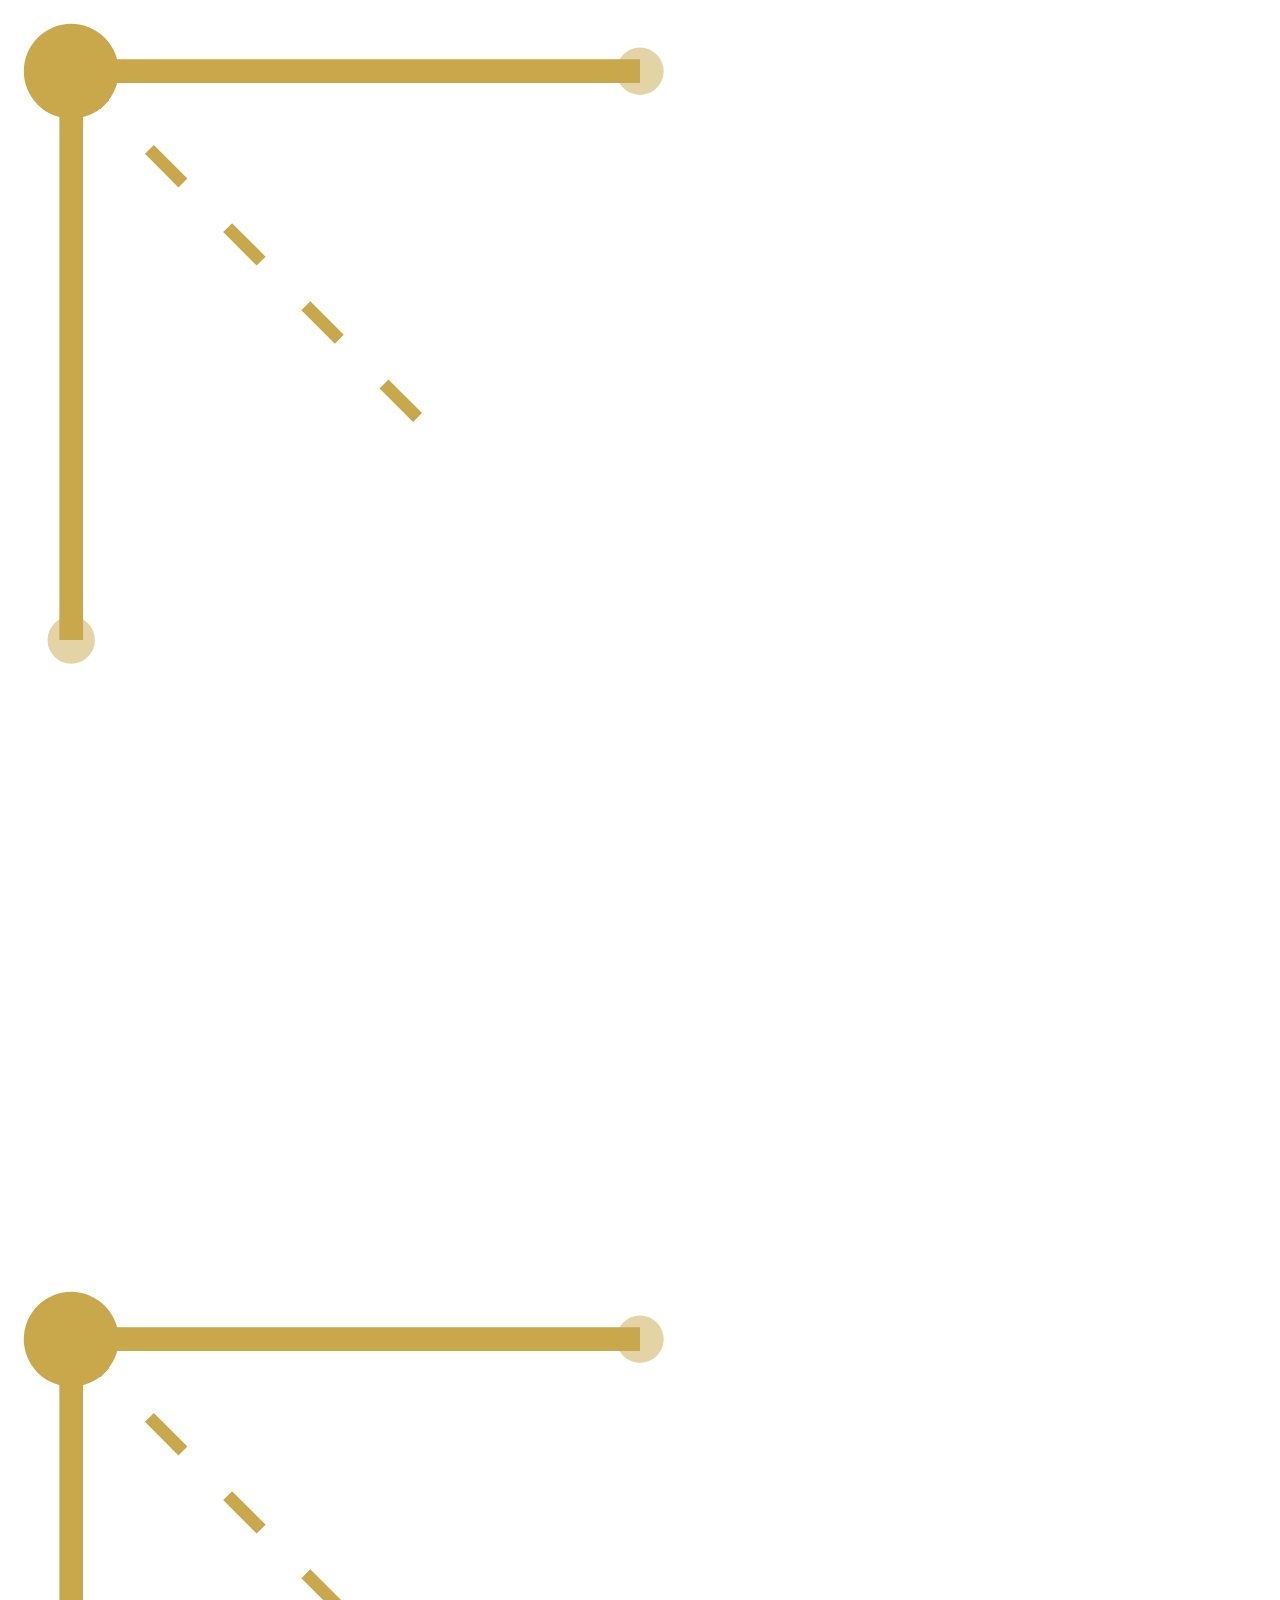
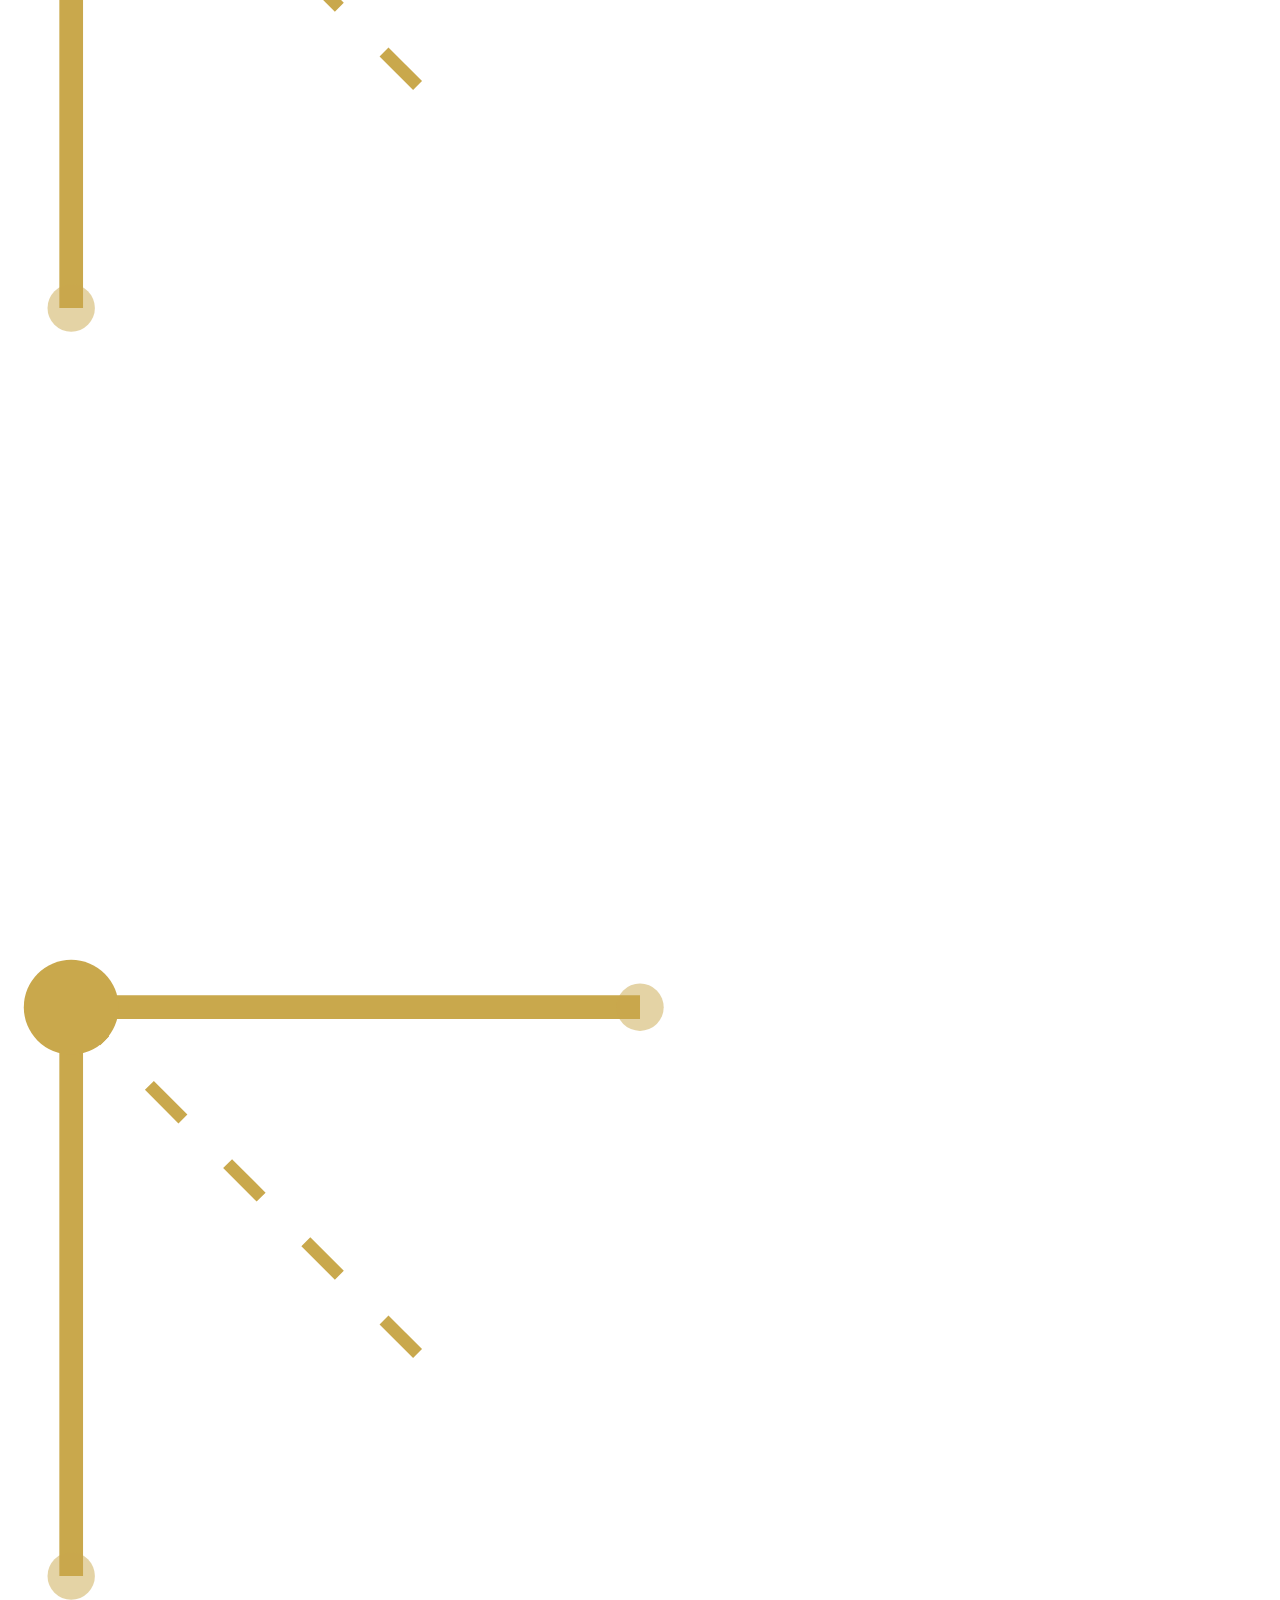
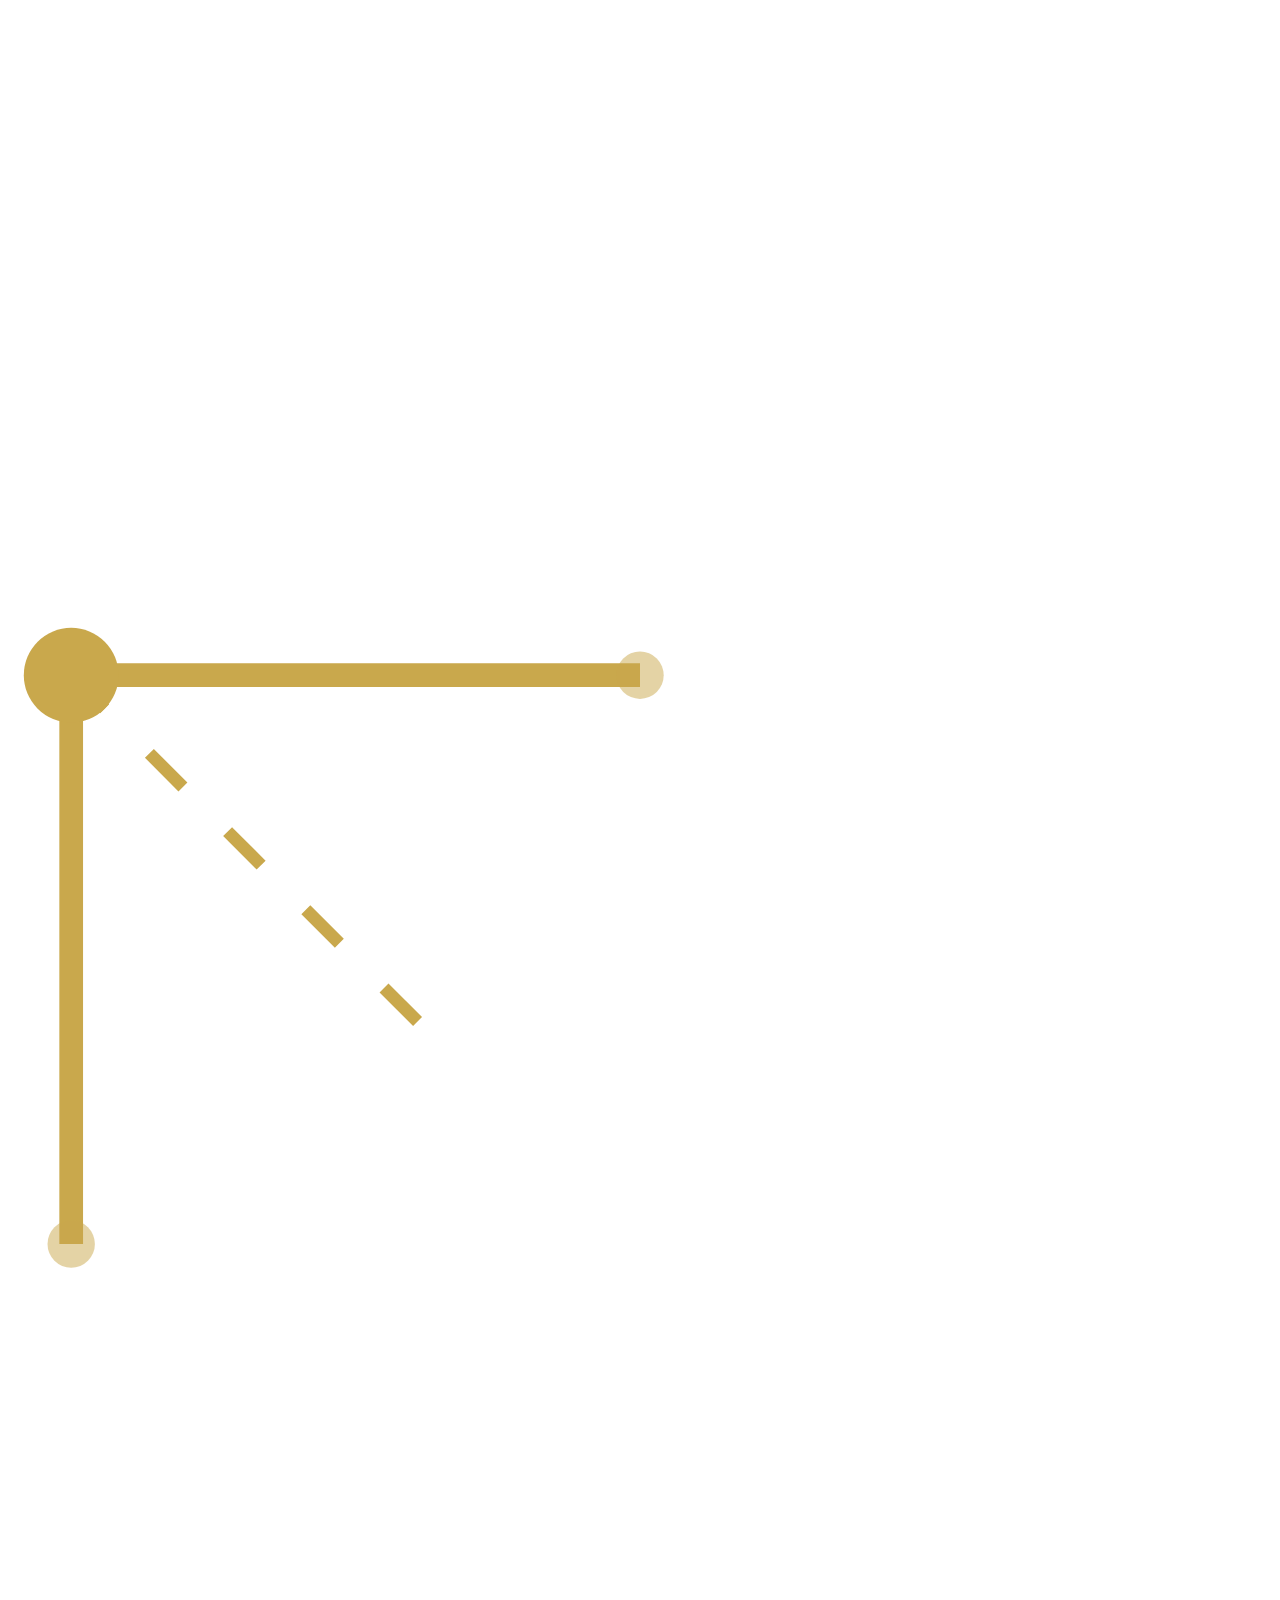
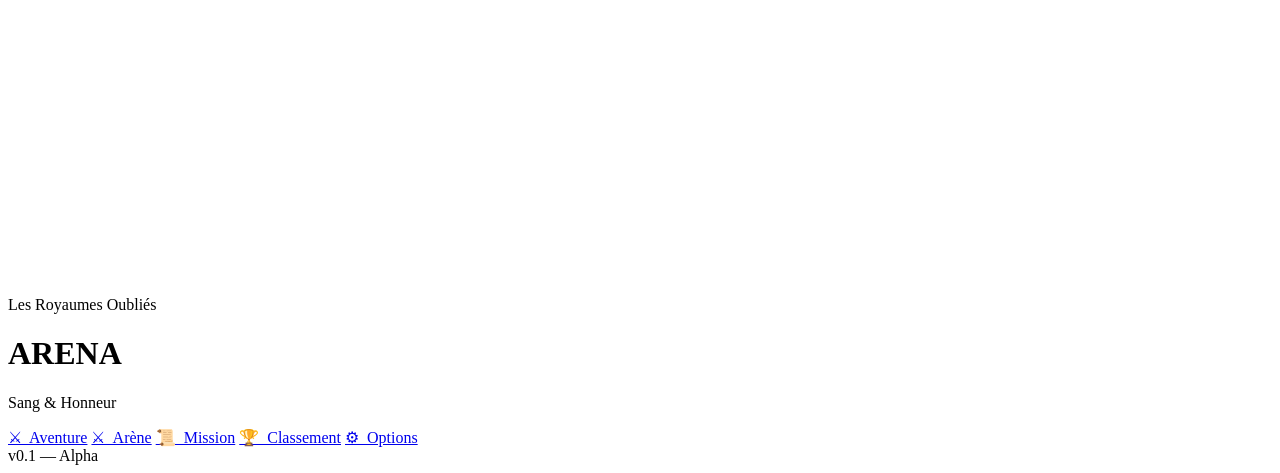
==== index.html @ 9d13b928 "v0.13.01" ====
<!DOCTYPE html>
<html lang="fr">
<head>
    <meta charset="UTF-8">
    <meta name="viewport" content="width=device-width, initial-scale=1.0">
    <title>Arena — Accueil</title>
    <link rel="preconnect" href="https://fonts.googleapis.com">
    <link href="https://fonts.googleapis.com/css2?family=Cinzel+Decorative:wght@700;900&family=Crimson+Text:ital,wght@0,400;0,600;1,400&display=swap" rel="stylesheet">
    <link rel="stylesheet" href="asset/css/index.css">
</head>
<body>

    <div class="bg-layer"></div>
    <div class="bg-lines"></div>

    <!-- Coins ornementaux -->
    <div class="corner corner--tl">
        <svg viewBox="0 0 80 80" fill="none" xmlns="http://www.w3.org/2000/svg">
            <path d="M4 4 L4 40 M4 4 L40 4" stroke="#c9a84c" stroke-width="1.5"/>
            <path d="M4 4 L28 28" stroke="#c9a84c" stroke-width="0.8" stroke-dasharray="3 4"/>
            <circle cx="4" cy="4" r="3" fill="#c9a84c"/>
            <circle cx="40" cy="4" r="1.5" fill="#c9a84c" opacity="0.5"/>
            <circle cx="4" cy="40" r="1.5" fill="#c9a84c" opacity="0.5"/>
        </svg>
    </div>
    <div class="corner corner--tr"><svg viewBox="0 0 80 80" fill="none"><path d="M4 4 L4 40 M4 4 L40 4" stroke="#c9a84c" stroke-width="1.5"/><path d="M4 4 L28 28" stroke="#c9a84c" stroke-width="0.8" stroke-dasharray="3 4"/><circle cx="4" cy="4" r="3" fill="#c9a84c"/><circle cx="40" cy="4" r="1.5" fill="#c9a84c" opacity="0.5"/><circle cx="4" cy="40" r="1.5" fill="#c9a84c" opacity="0.5"/></svg></div>
    <div class="corner corner--bl"><svg viewBox="0 0 80 80" fill="none"><path d="M4 4 L4 40 M4 4 L40 4" stroke="#c9a84c" stroke-width="1.5"/><path d="M4 4 L28 28" stroke="#c9a84c" stroke-width="0.8" stroke-dasharray="3 4"/><circle cx="4" cy="4" r="3" fill="#c9a84c"/><circle cx="40" cy="4" r="1.5" fill="#c9a84c" opacity="0.5"/><circle cx="4" cy="40" r="1.5" fill="#c9a84c" opacity="0.5"/></svg></div>
    <div class="corner corner--br"><svg viewBox="0 0 80 80" fill="none"><path d="M4 4 L4 40 M4 4 L40 4" stroke="#c9a84c" stroke-width="1.5"/><path d="M4 4 L28 28" stroke="#c9a84c" stroke-width="0.8" stroke-dasharray="3 4"/><circle cx="4" cy="4" r="3" fill="#c9a84c"/><circle cx="40" cy="4" r="1.5" fill="#c9a84c" opacity="0.5"/><circle cx="4" cy="40" r="1.5" fill="#c9a84c" opacity="0.5"/></svg></div>

    <div class="stage">
        <p class="eyebrow">Les Royaumes Oubliés</p>
        <h1 class="title">ARENA</h1>
        <p class="subtitle">Sang &amp; Honneur</p>
        <div class="divider"></div>

        <nav class="menu">
            <a href="aventure.html" class="btn">⚔ &nbsp;Aventure</a>
            <a href="map_arene.html" class="btn btn--primary">⚔ &nbsp;Arène</a>
            <a href="map_mission.html" class="btn">📜 &nbsp;Mission</a>
            <a href="#" class="btn">🏆 &nbsp;Classement</a>
            <a href="#" class="btn">⚙ &nbsp;Options</a>
        </nav>
    </div>

    <div class="version">v0.1 — Alpha</div>

    <script src="asset/js/index.js"></script>
</body>
</html>
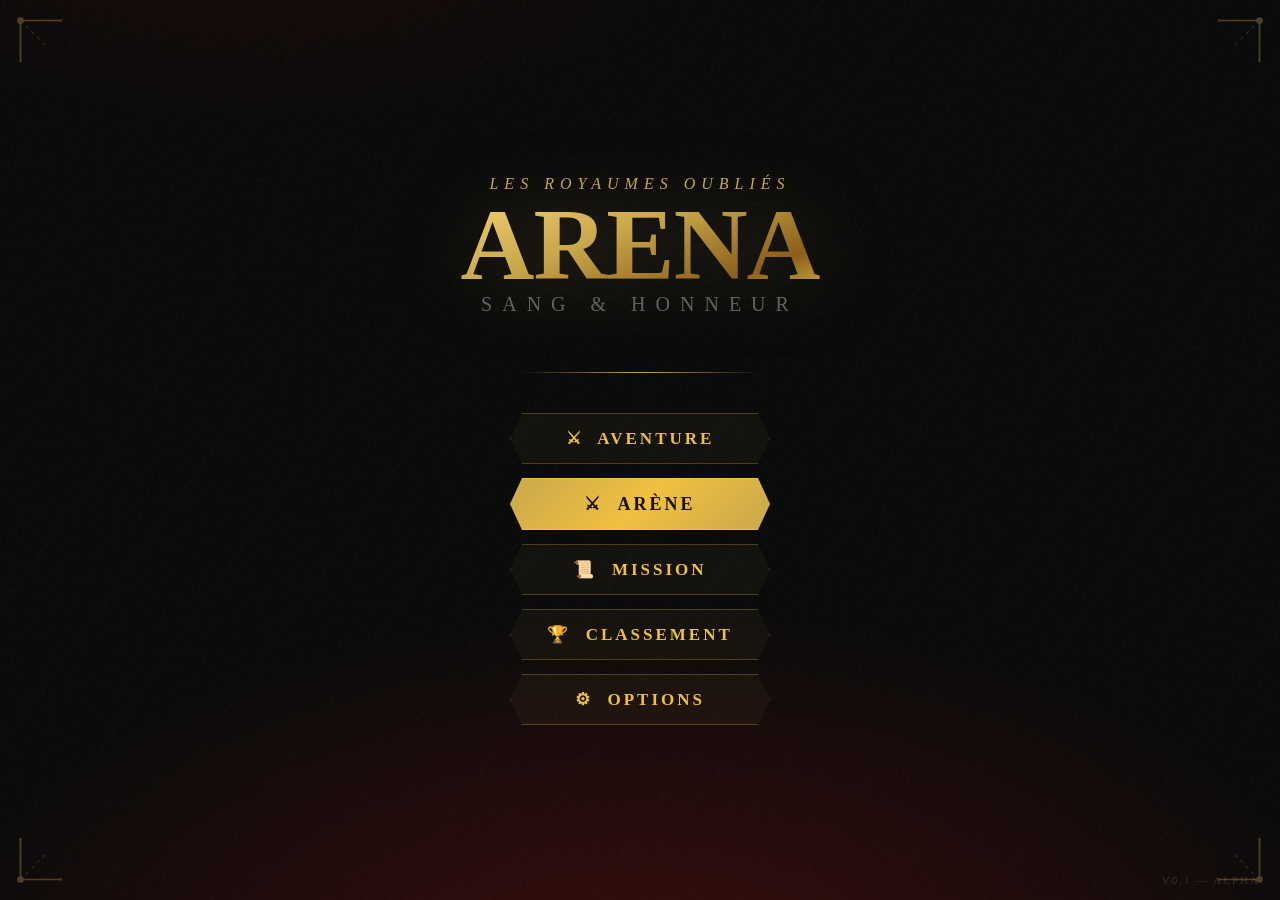
==== commit 1cfe4bb2: "v0.15.00" ====
--- a/index.html
+++ b/index.html
@@ -1,49 +1,49 @@
-<!DOCTYPE html>
-<html lang="fr">
-<head>
-    <meta charset="UTF-8">
-    <meta name="viewport" content="width=device-width, initial-scale=1.0">
-    <title>Arena — Accueil</title>
-    <link rel="preconnect" href="https://fonts.googleapis.com">
-    <link href="https://fonts.googleapis.com/css2?family=Cinzel+Decorative:wght@700;900&family=Crimson+Text:ital,wght@0,400;0,600;1,400&display=swap" rel="stylesheet">
-    <link rel="stylesheet" href="asset/css/index.css">
-</head>
-<body>
-
-    <div class="bg-layer"></div>
-    <div class="bg-lines"></div>
-
-    <!-- Coins ornementaux -->
-    <div class="corner corner--tl">
-        <svg viewBox="0 0 80 80" fill="none" xmlns="http://www.w3.org/2000/svg">
-            <path d="M4 4 L4 40 M4 4 L40 4" stroke="#c9a84c" stroke-width="1.5"/>
-            <path d="M4 4 L28 28" stroke="#c9a84c" stroke-width="0.8" stroke-dasharray="3 4"/>
-            <circle cx="4" cy="4" r="3" fill="#c9a84c"/>
-            <circle cx="40" cy="4" r="1.5" fill="#c9a84c" opacity="0.5"/>
-            <circle cx="4" cy="40" r="1.5" fill="#c9a84c" opacity="0.5"/>
-        </svg>
-    </div>
-    <div class="corner corner--tr"><svg viewBox="0 0 80 80" fill="none"><path d="M4 4 L4 40 M4 4 L40 4" stroke="#c9a84c" stroke-width="1.5"/><path d="M4 4 L28 28" stroke="#c9a84c" stroke-width="0.8" stroke-dasharray="3 4"/><circle cx="4" cy="4" r="3" fill="#c9a84c"/><circle cx="40" cy="4" r="1.5" fill="#c9a84c" opacity="0.5"/><circle cx="4" cy="40" r="1.5" fill="#c9a84c" opacity="0.5"/></svg></div>
-    <div class="corner corner--bl"><svg viewBox="0 0 80 80" fill="none"><path d="M4 4 L4 40 M4 4 L40 4" stroke="#c9a84c" stroke-width="1.5"/><path d="M4 4 L28 28" stroke="#c9a84c" stroke-width="0.8" stroke-dasharray="3 4"/><circle cx="4" cy="4" r="3" fill="#c9a84c"/><circle cx="40" cy="4" r="1.5" fill="#c9a84c" opacity="0.5"/><circle cx="4" cy="40" r="1.5" fill="#c9a84c" opacity="0.5"/></svg></div>
-    <div class="corner corner--br"><svg viewBox="0 0 80 80" fill="none"><path d="M4 4 L4 40 M4 4 L40 4" stroke="#c9a84c" stroke-width="1.5"/><path d="M4 4 L28 28" stroke="#c9a84c" stroke-width="0.8" stroke-dasharray="3 4"/><circle cx="4" cy="4" r="3" fill="#c9a84c"/><circle cx="40" cy="4" r="1.5" fill="#c9a84c" opacity="0.5"/><circle cx="4" cy="40" r="1.5" fill="#c9a84c" opacity="0.5"/></svg></div>
-
-    <div class="stage">
-        <p class="eyebrow">Les Royaumes Oubliés</p>
-        <h1 class="title">ARENA</h1>
-        <p class="subtitle">Sang &amp; Honneur</p>
-        <div class="divider"></div>
-
-        <nav class="menu">
-            <a href="aventure.html" class="btn">⚔ &nbsp;Aventure</a>
-            <a href="map_arene.html" class="btn btn--primary">⚔ &nbsp;Arène</a>
-            <a href="map_mission.html" class="btn">📜 &nbsp;Mission</a>
-            <a href="#" class="btn">🏆 &nbsp;Classement</a>
-            <a href="#" class="btn">⚙ &nbsp;Options</a>
-        </nav>
-    </div>
-
-    <div class="version">v0.1 — Alpha</div>
-
-    <script src="asset/js/index.js"></script>
-</body>
+<!DOCTYPE html>
+<html lang="fr">
+<head>
+    <meta charset="UTF-8">
+    <meta name="viewport" content="width=device-width, initial-scale=1.0, maximum-scale=1.0, user-scalable=no">
+    <title>Arena — Accueil</title>
+    <link rel="preconnect" href="https://fonts.googleapis.com">
+    <link href="https://fonts.googleapis.com/css2?family=Cinzel+Decorative:wght@700;900&family=Crimson+Text:ital,wght@0,400;0,600;1,400&display=swap" rel="stylesheet">
+    <link rel="stylesheet" href="asset/css/index.css">
+</head>
+<body>
+
+    <div class="bg-layer"></div>
+    <div class="bg-lines"></div>
+
+    <!-- Coins ornementaux -->
+    <div class="corner corner--tl">
+        <svg viewBox="0 0 80 80" fill="none" xmlns="http://www.w3.org/2000/svg">
+            <path d="M4 4 L4 40 M4 4 L40 4" stroke="#c9a84c" stroke-width="1.5"/>
+            <path d="M4 4 L28 28" stroke="#c9a84c" stroke-width="0.8" stroke-dasharray="3 4"/>
+            <circle cx="4" cy="4" r="3" fill="#c9a84c"/>
+            <circle cx="40" cy="4" r="1.5" fill="#c9a84c" opacity="0.5"/>
+            <circle cx="4" cy="40" r="1.5" fill="#c9a84c" opacity="0.5"/>
+        </svg>
+    </div>
+    <div class="corner corner--tr"><svg viewBox="0 0 80 80" fill="none"><path d="M4 4 L4 40 M4 4 L40 4" stroke="#c9a84c" stroke-width="1.5"/><path d="M4 4 L28 28" stroke="#c9a84c" stroke-width="0.8" stroke-dasharray="3 4"/><circle cx="4" cy="4" r="3" fill="#c9a84c"/><circle cx="40" cy="4" r="1.5" fill="#c9a84c" opacity="0.5"/><circle cx="4" cy="40" r="1.5" fill="#c9a84c" opacity="0.5"/></svg></div>
+    <div class="corner corner--bl"><svg viewBox="0 0 80 80" fill="none"><path d="M4 4 L4 40 M4 4 L40 4" stroke="#c9a84c" stroke-width="1.5"/><path d="M4 4 L28 28" stroke="#c9a84c" stroke-width="0.8" stroke-dasharray="3 4"/><circle cx="4" cy="4" r="3" fill="#c9a84c"/><circle cx="40" cy="4" r="1.5" fill="#c9a84c" opacity="0.5"/><circle cx="4" cy="40" r="1.5" fill="#c9a84c" opacity="0.5"/></svg></div>
+    <div class="corner corner--br"><svg viewBox="0 0 80 80" fill="none"><path d="M4 4 L4 40 M4 4 L40 4" stroke="#c9a84c" stroke-width="1.5"/><path d="M4 4 L28 28" stroke="#c9a84c" stroke-width="0.8" stroke-dasharray="3 4"/><circle cx="4" cy="4" r="3" fill="#c9a84c"/><circle cx="40" cy="4" r="1.5" fill="#c9a84c" opacity="0.5"/><circle cx="4" cy="40" r="1.5" fill="#c9a84c" opacity="0.5"/></svg></div>
+
+    <div class="stage">
+        <p class="eyebrow">Les Royaumes Oubliés</p>
+        <h1 class="title">ARENA</h1>
+        <p class="subtitle">Sang &amp; Honneur</p>
+        <div class="divider"></div>
+
+        <nav class="menu">
+            <a href="character_select.html?from=aventure1" class="btn">⚔ &nbsp;Aventure</a>
+            <a href="map_arene.html" class="btn btn--primary">⚔ &nbsp;Arène</a>
+            <a href="map_mission.html" class="btn">📜 &nbsp;Mission</a>
+            <a href="#" class="btn">🏆 &nbsp;Classement</a>
+            <a href="#" class="btn">⚙ &nbsp;Options</a>
+        </nav>
+    </div>
+
+    <div class="version">v0.1 — Alpha</div>
+
+    <script src="asset/js/index.js"></script>
+</body>
 </html>
--- a/asset/css/index.css
+++ b/asset/css/index.css
@@ -0,0 +1,229 @@
+*, *::before, *::after { margin: 0; padding: 0; box-sizing: border-box; }
+
+:root {
+    --gold:    #c9a84c;
+    --gold-lt: #f0c040;
+    --red:     #8b1a1a;
+    --red-lt:  #e74c3c;
+    --bg:      #080808;
+    --smoke:   rgba(255,255,255,0.04);
+}
+
+html, body {
+    width: 100%; height: 100%;
+    background: var(--bg);
+    overflow: hidden;
+    font-family: 'Crimson Text', Georgia, serif;
+    color: #ddd;
+}
+
+/* ── Fond animé ── */
+.bg-layer {
+    position: fixed; inset: 0;
+    background:
+        radial-gradient(ellipse 80% 60% at 50% 110%, #3a0a0a 0%, transparent 70%),
+        radial-gradient(ellipse 60% 40% at 20% -10%, #1a0808 0%, transparent 60%),
+        #080808;
+}
+
+/* Grain */
+.bg-layer::after {
+    content: '';
+    position: fixed; inset: 0;
+    background-image: url("data:image/svg+xml,%3Csvg viewBox='0 0 256 256' xmlns='http://www.w3.org/2000/svg'%3E%3Cfilter id='noise'%3E%3CfeTurbulence type='fractalNoise' baseFrequency='0.9' numOctaves='4' stitchTiles='stitch'/%3E%3C/filter%3E%3Crect width='100%25' height='100%25' filter='url(%23noise)' opacity='0.08'/%3E%3C/svg%3E");
+    pointer-events: none; opacity: 0.4;
+}
+
+/* Lignes diagonales décoratives */
+.bg-lines {
+    position: fixed; inset: 0; pointer-events: none;
+    background: repeating-linear-gradient(
+        -55deg,
+        transparent,
+        transparent 80px,
+        rgba(201,168,76,0.018) 80px,
+        rgba(201,168,76,0.018) 81px
+    );
+}
+
+/* ── Coins ornementaux ── */
+.corner {
+    position: fixed;
+    width: 90px; height: 90px;
+    pointer-events: none;
+    opacity: 0.35;
+}
+.corner svg { width: 100%; height: 100%; }
+.corner--tl { top: 16px; left: 16px; }
+.corner--tr { top: 16px; right: 16px; transform: scaleX(-1); }
+.corner--bl { bottom: 16px; left: 16px; transform: scaleY(-1); }
+.corner--br { bottom: 16px; right: 16px; transform: scale(-1); }
+
+/* ── Conteneur principal ── */
+.stage {
+    position: relative; z-index: 10;
+    width: 100%; height: 100%;
+    display: flex; flex-direction: column;
+    align-items: center; justify-content: center;
+    gap: 0;
+}
+
+/* ── Titre ── */
+.eyebrow {
+    font-family: 'Crimson Text', serif;
+    font-style: italic;
+    font-size: clamp(12px, 1.4vw, 16px);
+    letter-spacing: 6px;
+    color: var(--gold);
+    text-transform: uppercase;
+    opacity: 0;
+    animation: fadeUp 0.8s ease forwards 0.3s;
+}
+
+.title {
+    font-family: 'Cinzel Decorative', serif;
+    font-size: clamp(52px, 8vw, 110px);
+    font-weight: 900;
+    line-height: 0.9;
+    letter-spacing: -1px;
+    color: transparent;
+    background: linear-gradient(160deg, #f0d070 0%, #c9a84c 40%, #8b5e1a 80%, #c9a84c 100%);
+    -webkit-background-clip: text;
+    background-clip: text;
+    text-shadow: none;
+    filter: drop-shadow(0 0 40px rgba(201,168,76,0.25));
+    opacity: 0;
+    animation: fadeUp 0.9s ease forwards 0.5s;
+    margin: 6px 0 2px;
+}
+
+.subtitle {
+    font-family: 'Crimson Text', serif;
+    font-size: clamp(14px, 1.8vw, 20px);
+    letter-spacing: 10px;
+    color: rgba(255,255,255,0.35);
+    text-transform: uppercase;
+    opacity: 0;
+    animation: fadeUp 0.8s ease forwards 0.7s;
+    margin-bottom: 56px;
+}
+
+/* Séparateur */
+.divider {
+    width: 240px; height: 1px;
+    background: linear-gradient(90deg, transparent, var(--gold), transparent);
+    margin: 0 auto 40px;
+    opacity: 0;
+    animation: fadeIn 1s ease forwards 0.9s;
+}
+
+/* ── Boutons ── */
+.menu {
+    display: flex; flex-direction: column;
+    align-items: center; gap: 14px;
+}
+
+.btn {
+    position: relative;
+    display: block;
+    width: 260px;
+    padding: 14px 32px;
+    font-family: 'Crimson Text', serif;
+    font-size: 17px;
+    font-weight: 600;
+    letter-spacing: 3px;
+    text-transform: uppercase;
+    text-decoration: none;
+    text-align: center;
+    color: var(--gold-lt);
+    border: 1px solid rgba(201,168,76,0.3);
+    background: rgba(201,168,76,0.05);
+    cursor: pointer;
+    transition: color 0.2s, background 0.2s, border-color 0.2s, transform 0.15s;
+    clip-path: polygon(12px 0%, calc(100% - 12px) 0%, 100% 50%, calc(100% - 12px) 100%, 12px 100%, 0% 50%);
+    opacity: 0;
+}
+
+.btn:nth-child(1) { animation: fadeUp 0.7s ease forwards 1.1s; }
+.btn:nth-child(2) { animation: fadeUp 0.7s ease forwards 1.25s; }
+.btn:nth-child(3) { animation: fadeUp 0.7s ease forwards 1.4s; }
+.btn:nth-child(4) { animation: fadeUp 0.7s ease forwards 1.55s; }
+.btn:nth-child(5) { animation: fadeUp 0.7s ease forwards 1.7s; }
+
+.btn:hover {
+    color: #fff;
+    background: rgba(201,168,76,0.15);
+    border-color: var(--gold);
+    transform: scaleX(1.04);
+}
+
+.btn--primary {
+    color: #1a0e00;
+    background: linear-gradient(135deg, #c9a84c, #f0c040, #c9a84c);
+    border-color: var(--gold-lt);
+    font-size: 18px;
+}
+.btn--primary:hover {
+    color: #0d0800;
+    background: linear-gradient(135deg, #f0c040, #ffe070, #f0c040);
+    border-color: #ffe070;
+    transform: scaleX(1.06);
+}
+
+/* ── Version ── */
+.version {
+    position: fixed; bottom: 14px; right: 20px;
+    font-size: 11px; letter-spacing: 2px;
+    color: rgba(255,255,255,0.15);
+    text-transform: uppercase;
+    z-index: 20;
+}
+
+/* ── Animations ── */
+@keyframes fadeUp {
+    from { opacity: 0; transform: translateY(18px); }
+    to   { opacity: 1; transform: translateY(0); }
+}
+@keyframes fadeIn {
+    from { opacity: 0; }
+    to   { opacity: 1; }
+}
+
+/* ── Flammes latérales (décoratives) ── */
+.ember {
+    position: fixed; bottom: 0;
+    width: 2px;
+    border-radius: 99px;
+    background: linear-gradient(to top, #e74c3c, #f0c040, transparent);
+    animation: rise linear infinite;
+    pointer-events: none;
+    z-index: 5;
+}
+@keyframes rise {
+    0%   { transform: translateY(0) translateX(0) scaleX(1); opacity: 0.7; }
+    50%  { transform: translateY(-45vh) translateX(var(--drift)) scaleX(1.4); opacity: 0.4; }
+    100% { transform: translateY(-90vh) translateX(calc(var(--drift)*1.6)) scaleX(0.5); opacity: 0; }
+}
+
+/* ── Mobile / tablette paysage ── */
+@media (orientation: landscape) and (max-height: 520px) {
+    .corner { width: 60px; height: 60px; }
+    .corner--tl { top: 10px; left: 10px; }
+    .corner--tr { top: 10px; right: 10px; }
+    .corner--bl { bottom: 10px; left: 10px; }
+    .corner--br { bottom: 10px; right: 10px; }
+    .eyebrow { font-size: 10px; letter-spacing: 4px; }
+    .title { font-size: clamp(32px, 6vh, 52px); margin: 2px 0; }
+    .subtitle { font-size: 11px; letter-spacing: 6px; margin-bottom: 20px; }
+    .divider { margin-bottom: 14px; width: 180px; }
+    .menu { flex-direction: row; flex-wrap: wrap; gap: 10px; max-width: 700px; justify-content: center; }
+    .btn { width: 200px; padding: 11px 24px; font-size: 14px; }
+}
+@media (orientation: landscape) and (max-height: 380px) {
+    .eyebrow { display: none; }
+    .subtitle { display: none; }
+    .title { font-size: clamp(24px, 5vh, 38px); }
+    .divider { margin-bottom: 10px; }
+    .btn { width: 178px; padding: 9px 16px; font-size: 13px; }
+    .corner { width: 44px; height: 44px; }
+}
